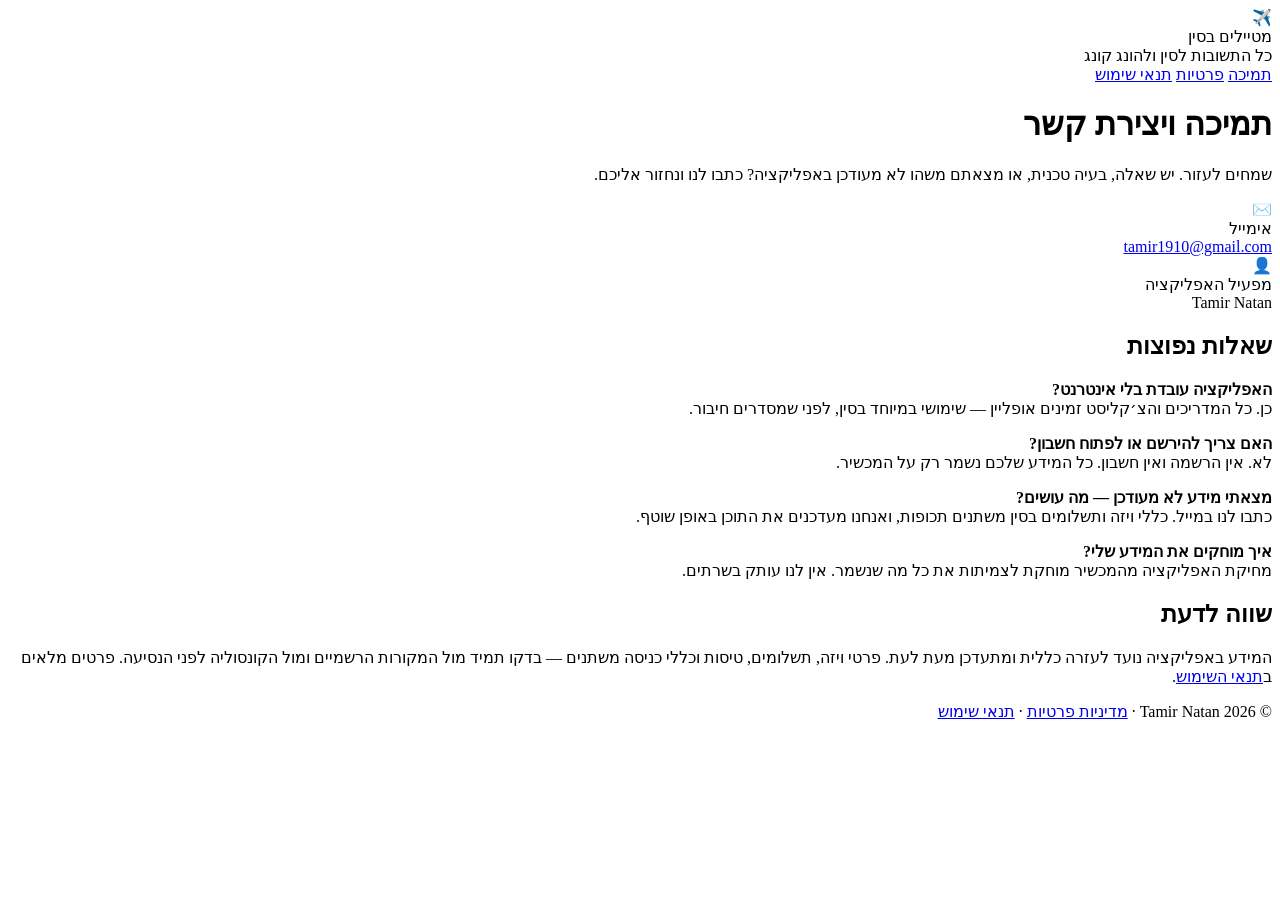
==== index.html @ 0aca176d "Create index.html" ====
<!DOCTYPE html>
<html lang="he" dir="rtl">
<head>
<meta charset="utf-8">
<meta name="viewport" content="width=device-width, initial-scale=1">
<title>מטיילים בסין — תמיכה</title>
<meta name="description" content="תמיכה ויצירת קשר לאפליקציית מטיילים בסין — המדריך לסין ולהונג קונג בעברית.">
<link rel="preconnect" href="https://fonts.googleapis.com">
<link rel="preconnect" href="https://fonts.gstatic.com" crossorigin>
<link href="https://fonts.googleapis.com/css2?family=Heebo:wght@400;500;600;700&display=swap&subset=hebrew,latin" rel="stylesheet">
<link rel="stylesheet" href="style.css">
</head>
<body>

<header class="site">
  <div class="wrap">
    <div class="mark">✈️</div>
    <div>
      <div class="brand-name">מטיילים בסין</div>
      <div class="brand-sub">כל התשובות לסין ולהונג קונג</div>
    </div>
    <nav class="site">
      <a href="index.html" aria-current="page">תמיכה</a>
      <a href="privacy.html">פרטיות</a>
      <a href="terms.html">תנאי שימוש</a>
    </nav>
  </div>
</header>

<main class="wrap">

  <h1>תמיכה ויצירת קשר</h1>
  <p class="lead">שמחים לעזור. יש שאלה, בעיה טכנית, או מצאתם משהו לא מעודכן באפליקציה? כתבו לנו ונחזור אליכם.</p>

  <div class="card">
    <div class="contact-row">
      <div class="ico">✉️</div>
      <div>
        <div class="label">אימייל</div>
        <div class="value"><a href="mailto:tamir1910@gmail.com">tamir1910@gmail.com</a></div>
      </div>
    </div>
    <div class="contact-row">
      <div class="ico">👤</div>
      <div>
        <div class="label">מפעיל האפליקציה</div>
        <div class="value">Tamir Natan</div>
      </div>
    </div>
  </div>

  <h2>שאלות נפוצות</h2>

  <div class="card">
    <p><strong>האפליקציה עובדת בלי אינטרנט?</strong><br>
    כן. כל המדריכים והצ׳קליסט זמינים אופליין — שימושי במיוחד בסין, לפני שמסדרים חיבור.</p>

    <p><strong>האם צריך להירשם או לפתוח חשבון?</strong><br>
    לא. אין הרשמה ואין חשבון. כל המידע שלכם נשמר רק על המכשיר.</p>

    <p><strong>מצאתי מידע לא מעודכן — מה עושים?</strong><br>
    כתבו לנו במייל. כללי ויזה ותשלומים בסין משתנים תכופות, ואנחנו מעדכנים את התוכן באופן שוטף.</p>

    <p><strong>איך מוחקים את המידע שלי?</strong><br>
    מחיקת האפליקציה מהמכשיר מוחקת לצמיתות את כל מה שנשמר. אין לנו עותק בשרתים.</p>
  </div>

  <h2>שווה לדעת</h2>
  <div class="card">
    <p>המידע באפליקציה נועד לעזרה כללית ומתעדכן מעת לעת. פרטי ויזה, תשלומים, טיסות וכללי כניסה משתנים —
    בדקו תמיד מול המקורות הרשמיים ומול הקונסוליה לפני הנסיעה. פרטים מלאים ב<a href="terms.html">תנאי השימוש</a>.</p>
  </div>

  <footer class="site">
    <p>© <span id="y">2026</span> Tamir Natan · <a href="privacy.html">מדיניות פרטיות</a> · <a href="terms.html">תנאי שימוש</a></p>
  </footer>

</main>

<script>document.getElementById('y').textContent = new Date().getFullYear();</script>
</body>
</html>
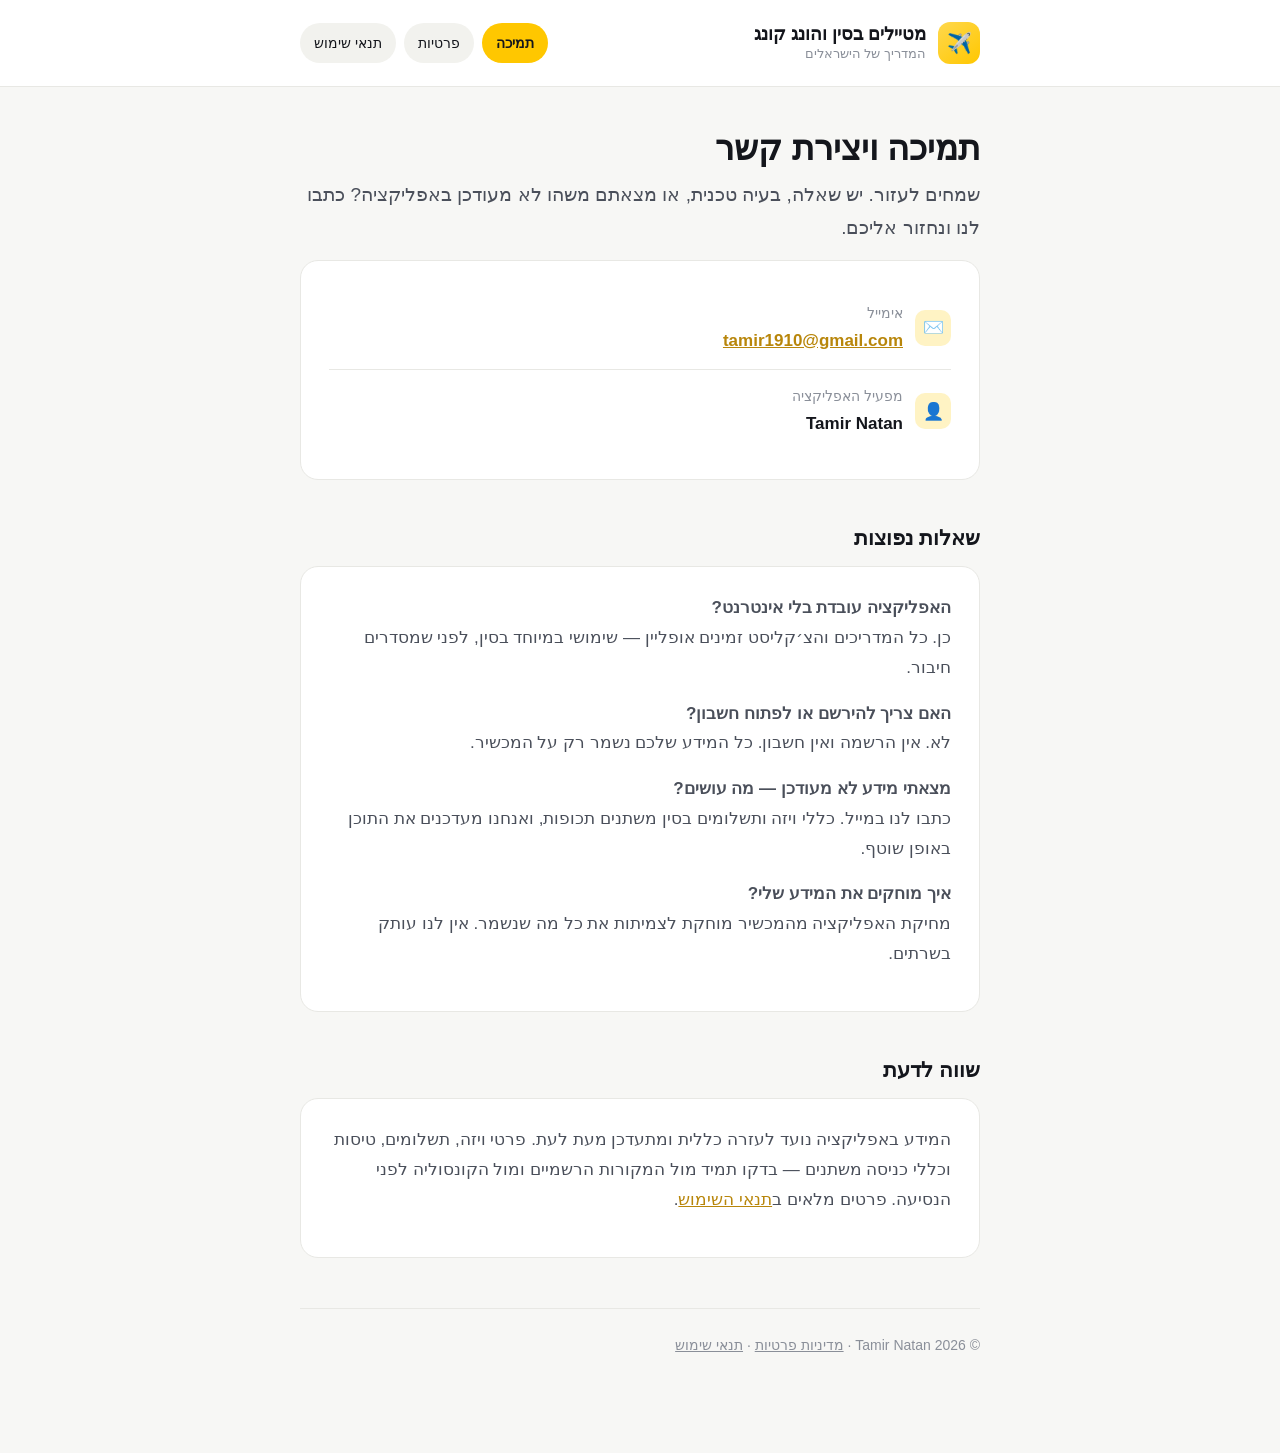
==== commit 86ac328b: "Update index.html" ====
--- a/index.html
+++ b/index.html
@@ -3,8 +3,8 @@
 <head>
 <meta charset="utf-8">
 <meta name="viewport" content="width=device-width, initial-scale=1">
-<title>מטיילים בסין — תמיכה</title>
-<meta name="description" content="תמיכה ויצירת קשר לאפליקציית מטיילים בסין — המדריך לסין ולהונג קונג בעברית.">
+<title>מטיילים בסין והונג קונג — תמיכה</title>
+<meta name="description" content="תמיכה ויצירת קשר לאפליקציית מטיילים בסין והונג קונג — המדריך לסין ולהונג קונג בעברית.">
 <link rel="preconnect" href="https://fonts.googleapis.com">
 <link rel="preconnect" href="https://fonts.gstatic.com" crossorigin>
 <link href="https://fonts.googleapis.com/css2?family=Heebo:wght@400;500;600;700&display=swap&subset=hebrew,latin" rel="stylesheet">
@@ -16,8 +16,8 @@
   <div class="wrap">
     <div class="mark">✈️</div>
     <div>
-      <div class="brand-name">מטיילים בסין</div>
-      <div class="brand-sub">כל התשובות לסין ולהונג קונג</div>
+      <div class="brand-name">מטיילים בסין והונג קונג</div>
+      <div class="brand-sub">המדריך של הישראלים</div>
     </div>
     <nav class="site">
       <a href="index.html" aria-current="page">תמיכה</a>
--- a/style.css
+++ b/style.css
@@ -0,0 +1,183 @@
+/* מטיילים בסין — עיצוב הדפים הציבוריים (תואם לשפת העיצוב של האפליקציה) */
+
+:root {
+  --bg: #f7f7f5;
+  --surface: #ffffff;
+  --accent: #ffc700;
+  --accent-dark: #b8860b;
+  --accent-soft: #fff3c4;
+  --text: #14161c;
+  --text-body: #4a4f5a;
+  --text-muted: #8a8f99;
+  --border: #e8e8e4;
+  --radius: 18px;
+}
+
+* { box-sizing: border-box; }
+
+html { -webkit-text-size-adjust: 100%; }
+
+body {
+  margin: 0;
+  padding: 0;
+  direction: rtl;
+  font-family: "Heebo", -apple-system, BlinkMacSystemFont, "Segoe UI", sans-serif;
+  background: var(--bg);
+  color: var(--text-body);
+  line-height: 1.75;
+  font-size: 17px;
+}
+
+.wrap {
+  max-width: 720px;
+  margin: 0 auto;
+  padding: 0 20px 80px;
+}
+
+/* ---------- Header ---------- */
+
+header.site {
+  background: var(--surface);
+  border-bottom: 1px solid var(--border);
+  margin-bottom: 40px;
+}
+
+header.site .wrap {
+  padding-top: 22px;
+  padding-bottom: 22px;
+  display: flex;
+  align-items: center;
+  gap: 12px;
+  flex-wrap: wrap;
+}
+
+.mark {
+  width: 42px;
+  height: 42px;
+  border-radius: 12px;
+  background: linear-gradient(140deg, #ffd84d, var(--accent));
+  display: grid;
+  place-items: center;
+  font-size: 20px;
+  flex: none;
+}
+
+.brand-name {
+  font-weight: 700;
+  font-size: 18px;
+  color: var(--text);
+  line-height: 1.3;
+}
+
+.brand-sub {
+  font-size: 13px;
+  color: var(--text-muted);
+  line-height: 1.3;
+}
+
+nav.site {
+  margin-inline-start: auto;
+  display: flex;
+  gap: 8px;
+  flex-wrap: wrap;
+}
+
+nav.site a {
+  font-size: 14px;
+  color: var(--text);
+  text-decoration: none;
+  padding: 8px 14px;
+  border-radius: 999px;
+  background: #f2f2ee;
+  white-space: nowrap;
+}
+
+nav.site a:hover { background: var(--accent-soft); }
+nav.site a[aria-current="page"] {
+  background: var(--accent);
+  font-weight: 600;
+}
+
+/* ---------- Typography ---------- */
+
+h1 {
+  font-size: 34px;
+  line-height: 1.25;
+  color: var(--text);
+  margin: 0 0 8px;
+  font-weight: 700;
+}
+
+h2 {
+  font-size: 21px;
+  color: var(--text);
+  margin: 40px 0 10px;
+  font-weight: 600;
+}
+
+p { margin: 0 0 16px; }
+
+ul { margin: 0 0 16px; padding-inline-start: 22px; }
+li { margin-bottom: 8px; }
+
+a { color: var(--accent-dark); }
+
+.effective {
+  display: inline-block;
+  font-size: 14px;
+  color: var(--accent-dark);
+  background: var(--accent-soft);
+  padding: 5px 14px;
+  border-radius: 999px;
+  margin-bottom: 26px;
+}
+
+/* ---------- Cards ---------- */
+
+.card {
+  background: var(--surface);
+  border: 1px solid var(--border);
+  border-radius: var(--radius);
+  padding: 26px 28px;
+  margin-bottom: 20px;
+}
+
+.lead {
+  font-size: 19px;
+  color: var(--text-body);
+}
+
+.contact-row {
+  display: flex;
+  align-items: center;
+  gap: 12px;
+  padding: 14px 0;
+  border-bottom: 1px solid var(--border);
+}
+.contact-row:last-child { border-bottom: 0; }
+.contact-row .ico {
+  width: 36px; height: 36px; border-radius: 10px;
+  background: var(--accent-soft);
+  display: grid; place-items: center; flex: none;
+}
+.contact-row .label { font-size: 14px; color: var(--text-muted); }
+.contact-row .value { font-weight: 600; color: var(--text); }
+
+/* ---------- Footer ---------- */
+
+footer.site {
+  border-top: 1px solid var(--border);
+  margin-top: 50px;
+  padding-top: 24px;
+  font-size: 14px;
+  color: var(--text-muted);
+}
+
+footer.site a { color: var(--text-muted); }
+
+@media (max-width: 560px) {
+  body { font-size: 16px; }
+  h1 { font-size: 27px; }
+  .card { padding: 20px; }
+  nav.site { margin-inline-start: 0; width: 100%; }
+}
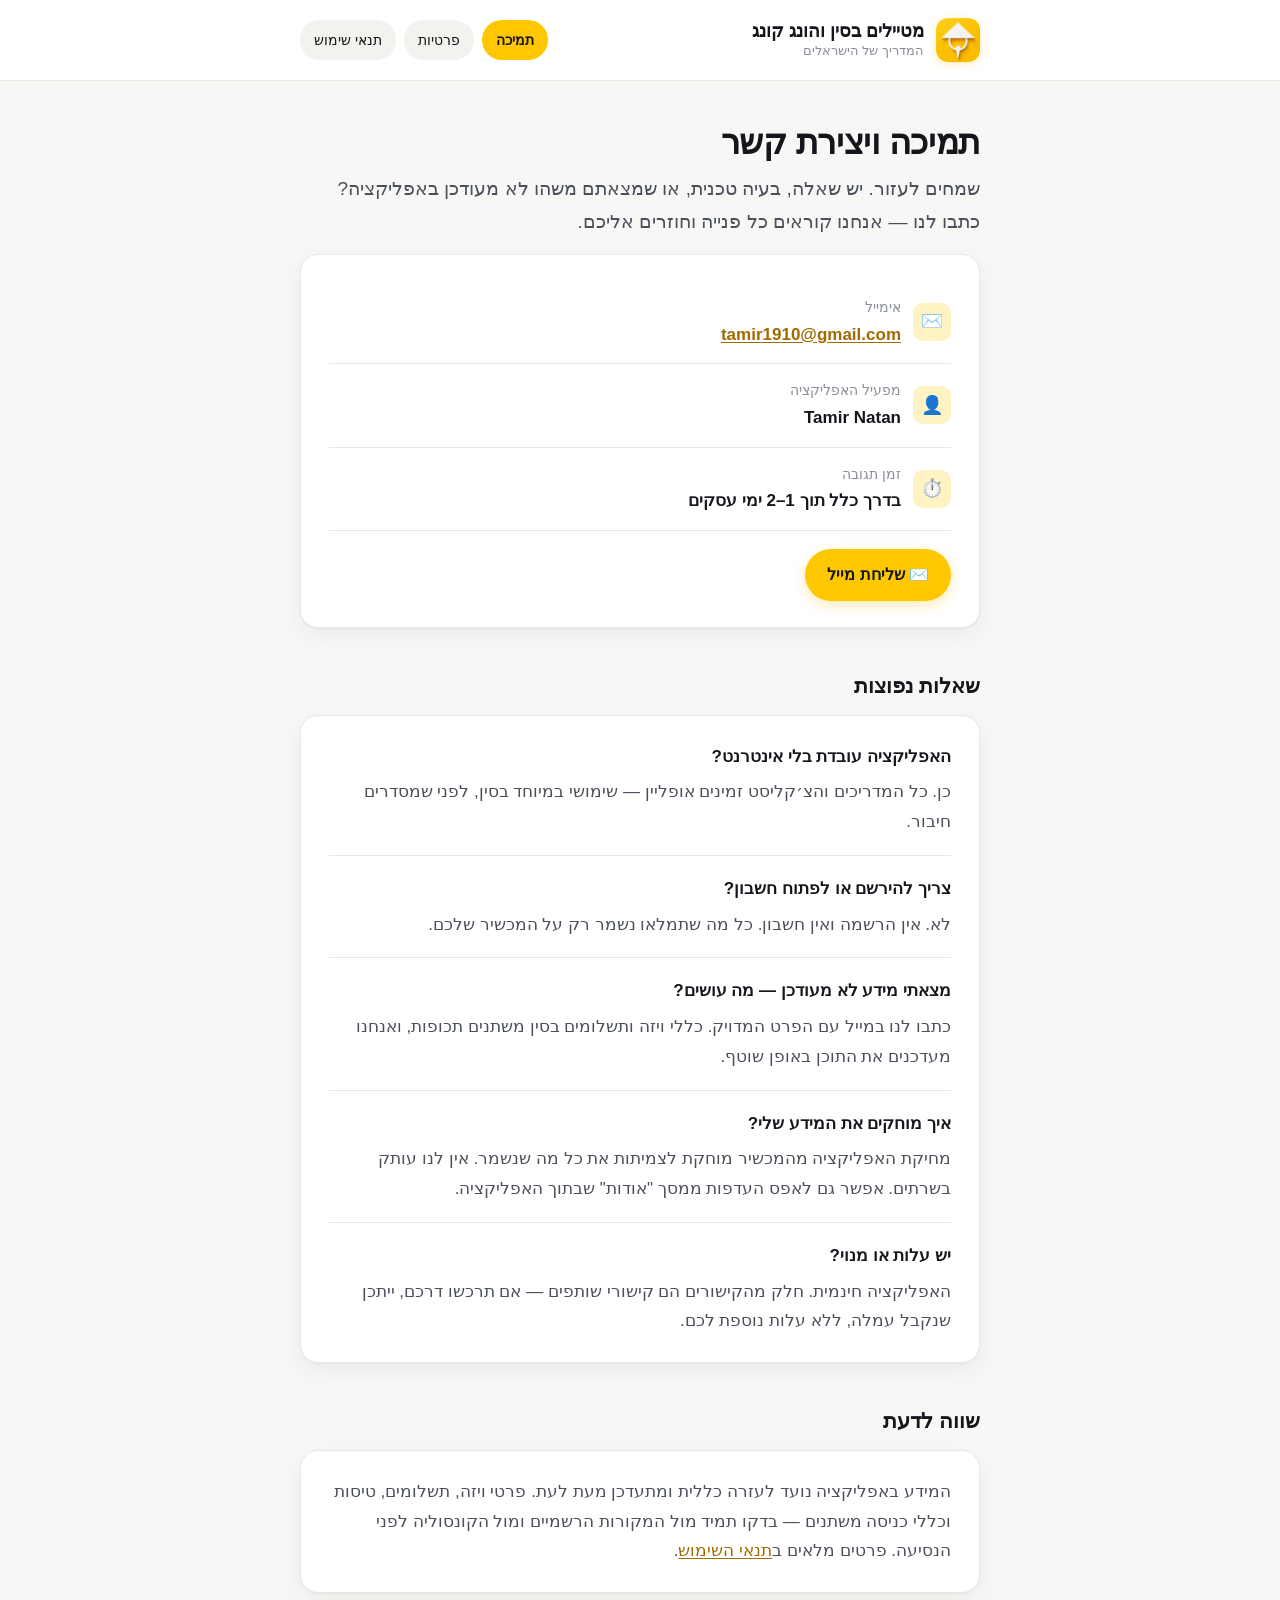
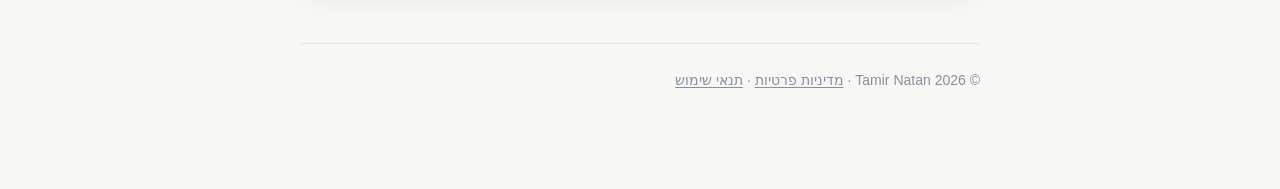
==== commit 925289e9: "Add files via upload" ====
--- a/index.html
+++ b/index.html
@@ -4,7 +4,19 @@
 <meta charset="utf-8">
 <meta name="viewport" content="width=device-width, initial-scale=1">
 <title>מטיילים בסין והונג קונג — תמיכה</title>
-<meta name="description" content="תמיכה ויצירת קשר לאפליקציית מטיילים בסין והונג קונג — המדריך לסין ולהונג קונג בעברית.">
+<meta name="description" content="תמיכה ויצירת קשר לאפליקציית מטיילים בסין והונג קונג — המדריך של הישראלים לסין ולהונג קונג, בעברית וגם בלי אינטרנט.">
+<meta name="theme-color" content="#ffc700">
+
+<link rel="icon" type="image/png" href="favicon-64.png">
+<link rel="apple-touch-icon" href="apple-touch-icon.png">
+
+<meta property="og:type" content="website">
+<meta property="og:site_name" content="מטיילים בסין והונג קונג">
+<meta property="og:title" content="מטיילים בסין והונג קונג — תמיכה">
+<meta property="og:description" content="שאלות, בעיות טכניות או מידע לא מעודכן? כאן מוצאים את דרכי יצירת הקשר.">
+<meta property="og:image" content="og-cover.png">
+<meta name="twitter:card" content="summary_large_image">
+
 <link rel="preconnect" href="https://fonts.googleapis.com">
 <link rel="preconnect" href="https://fonts.gstatic.com" crossorigin>
 <link href="https://fonts.googleapis.com/css2?family=Heebo:wght@400;500;600;700&display=swap&subset=hebrew,latin" rel="stylesheet">
@@ -14,7 +26,7 @@
 
 <header class="site">
   <div class="wrap">
-    <div class="mark">✈️</div>
+    <img class="mark" src="icon-192.png" width="44" height="44" alt="הסמל של מטיילים בסין והונג קונג">
     <div>
       <div class="brand-name">מטיילים בסין והונג קונג</div>
       <div class="brand-sub">המדריך של הישראלים</div>
@@ -30,7 +42,7 @@
 <main class="wrap">
 
   <h1>תמיכה ויצירת קשר</h1>
-  <p class="lead">שמחים לעזור. יש שאלה, בעיה טכנית, או מצאתם משהו לא מעודכן באפליקציה? כתבו לנו ונחזור אליכם.</p>
+  <p class="lead">שמחים לעזור. יש שאלה, בעיה טכנית, או שמצאתם משהו לא מעודכן באפליקציה? כתבו לנו — אנחנו קוראים כל פנייה וחוזרים אליכם.</p>
 
   <div class="card">
     <div class="contact-row">
@@ -47,22 +59,41 @@
         <div class="value">Tamir Natan</div>
       </div>
     </div>
+    <div class="contact-row">
+      <div class="ico">⏱️</div>
+      <div>
+        <div class="label">זמן תגובה</div>
+        <div class="value">בדרך כלל תוך 1–2 ימי עסקים</div>
+      </div>
+    </div>
+    <p style="margin:18px 0 0">
+      <a class="btn" href="mailto:tamir1910@gmail.com?subject=תמיכה%20—%20מטיילים%20בסין%20והונג%20קונג">✉️ שליחת מייל</a>
+    </p>
   </div>
 
   <h2>שאלות נפוצות</h2>
 
   <div class="card">
-    <p><strong>האפליקציה עובדת בלי אינטרנט?</strong><br>
-    כן. כל המדריכים והצ׳קליסט זמינים אופליין — שימושי במיוחד בסין, לפני שמסדרים חיבור.</p>
-
-    <p><strong>האם צריך להירשם או לפתוח חשבון?</strong><br>
-    לא. אין הרשמה ואין חשבון. כל המידע שלכם נשמר רק על המכשיר.</p>
-
-    <p><strong>מצאתי מידע לא מעודכן — מה עושים?</strong><br>
-    כתבו לנו במייל. כללי ויזה ותשלומים בסין משתנים תכופות, ואנחנו מעדכנים את התוכן באופן שוטף.</p>
-
-    <p><strong>איך מוחקים את המידע שלי?</strong><br>
-    מחיקת האפליקציה מהמכשיר מוחקת לצמיתות את כל מה שנשמר. אין לנו עותק בשרתים.</p>
+    <div class="faq">
+      <h3>האפליקציה עובדת בלי אינטרנט?</h3>
+      <p>כן. כל המדריכים והצ׳קליסט זמינים אופליין — שימושי במיוחד בסין, לפני שמסדרים חיבור.</p>
+    </div>
+    <div class="faq">
+      <h3>צריך להירשם או לפתוח חשבון?</h3>
+      <p>לא. אין הרשמה ואין חשבון. כל מה שתמלאו נשמר רק על המכשיר שלכם.</p>
+    </div>
+    <div class="faq">
+      <h3>מצאתי מידע לא מעודכן — מה עושים?</h3>
+      <p>כתבו לנו במייל עם הפרט המדויק. כללי ויזה ותשלומים בסין משתנים תכופות, ואנחנו מעדכנים את התוכן באופן שוטף.</p>
+    </div>
+    <div class="faq">
+      <h3>איך מוחקים את המידע שלי?</h3>
+      <p>מחיקת האפליקציה מהמכשיר מוחקת לצמיתות את כל מה שנשמר. אין לנו עותק בשרתים. אפשר גם לאפס העדפות ממסך "אודות" שבתוך האפליקציה.</p>
+    </div>
+    <div class="faq">
+      <h3>יש עלות או מנוי?</h3>
+      <p>האפליקציה חינמית. חלק מהקישורים הם קישורי שותפים — אם תרכשו דרכם, ייתכן שנקבל עמלה, ללא עלות נוספת לכם.</p>
+    </div>
   </div>
 
   <h2>שווה לדעת</h2>
--- a/style.css
+++ b/style.css
@@ -1,21 +1,43 @@
-/* מטיילים בסין — עיצוב הדפים הציבוריים (תואם לשפת העיצוב של האפליקציה) */
+/* מטיילים בסין והונג קונג — עיצוב הדפים הציבוריים (תואם לשפת העיצוב של האפליקציה) */
 
 :root {
   --bg: #f7f7f5;
   --surface: #ffffff;
+  --surface-2: #f2f2ee;
   --accent: #ffc700;
-  --accent-dark: #b8860b;
+  --accent-strong: #f5b900;
+  --accent-dark: #a06b00;
   --accent-soft: #fff3c4;
+  --accent-soft-text: #8a6d00;
   --text: #14161c;
   --text-body: #4a4f5a;
   --text-muted: #8a8f99;
   --border: #e8e8e4;
+  --shadow: 0 1px 2px rgba(20, 22, 28, .04), 0 8px 24px rgba(20, 22, 28, .05);
   --radius: 18px;
 }
 
+@media (prefers-color-scheme: dark) {
+  :root {
+    --bg: #0e0c0a;
+    --surface: #1a1712;
+    --surface-2: #24201a;
+    --accent: #ffd24d;
+    --accent-strong: #f0bc2e;
+    --accent-dark: #ffe08a;
+    --accent-soft: #3a3115;
+    --accent-soft-text: #ffe08a;
+    --text: #f5f5f2;
+    --text-body: #c9cdd6;
+    --text-muted: #8b8f98;
+    --border: #2c281f;
+    --shadow: 0 1px 2px rgba(0, 0, 0, .3), 0 10px 30px rgba(0, 0, 0, .35);
+  }
+}
+
 * { box-sizing: border-box; }
 
-html { -webkit-text-size-adjust: 100%; }
+html { -webkit-text-size-adjust: 100%; scroll-behavior: smooth; }
 
 body {
   margin: 0;
@@ -26,6 +48,7 @@
   color: var(--text-body);
   line-height: 1.75;
   font-size: 17px;
+  -webkit-font-smoothing: antialiased;
 }
 
 .wrap {
@@ -40,11 +63,16 @@
   background: var(--surface);
   border-bottom: 1px solid var(--border);
   margin-bottom: 40px;
+  position: sticky;
+  top: 0;
+  z-index: 10;
+  backdrop-filter: saturate(180%) blur(12px);
+  -webkit-backdrop-filter: saturate(180%) blur(12px);
 }
 
 header.site .wrap {
-  padding-top: 22px;
-  padding-bottom: 22px;
+  padding-top: 18px;
+  padding-bottom: 18px;
   display: flex;
   align-items: center;
   gap: 12px;
@@ -52,14 +80,12 @@
 }
 
 .mark {
-  width: 42px;
-  height: 42px;
+  width: 44px;
+  height: 44px;
   border-radius: 12px;
-  background: linear-gradient(140deg, #ffd84d, var(--accent));
-  display: grid;
-  place-items: center;
-  font-size: 20px;
   flex: none;
+  display: block;
+  box-shadow: 0 2px 8px rgba(245, 185, 0, .28);
 }
 
 .brand-name {
@@ -88,13 +114,15 @@
   text-decoration: none;
   padding: 8px 14px;
   border-radius: 999px;
-  background: #f2f2ee;
+  background: var(--surface-2);
   white-space: nowrap;
+  transition: background .15s ease;
 }
 
 nav.site a:hover { background: var(--accent-soft); }
 nav.site a[aria-current="page"] {
   background: var(--accent);
+  color: #14161c;
   font-weight: 600;
 }
 
@@ -106,6 +134,7 @@
   color: var(--text);
   margin: 0 0 8px;
   font-weight: 700;
+  letter-spacing: -.01em;
 }
 
 h2 {
@@ -120,12 +149,17 @@
 ul { margin: 0 0 16px; padding-inline-start: 22px; }
 li { margin-bottom: 8px; }
 
-a { color: var(--accent-dark); }
+strong { color: var(--text); }
+
+a {
+  color: var(--accent-dark);
+  text-underline-offset: 2px;
+}
 
 .effective {
   display: inline-block;
   font-size: 14px;
-  color: var(--accent-dark);
+  color: var(--accent-soft-text);
   background: var(--accent-soft);
   padding: 5px 14px;
   border-radius: 999px;
@@ -140,12 +174,27 @@
   border-radius: var(--radius);
   padding: 26px 28px;
   margin-bottom: 20px;
-}
+  box-shadow: var(--shadow);
+}
+
+.card > p:last-child { margin-bottom: 0; }
 
 .lead {
   font-size: 19px;
   color: var(--text-body);
 }
+
+/* FAQ items inside a card */
+.faq { padding: 18px 0; border-bottom: 1px solid var(--border); }
+.faq:first-child { padding-top: 0; }
+.faq:last-child { padding-bottom: 0; border-bottom: 0; }
+.faq h3 {
+  margin: 0 0 6px;
+  font-size: 17px;
+  font-weight: 600;
+  color: var(--text);
+}
+.faq p { margin: 0; }
 
 .contact-row {
   display: flex;
@@ -156,12 +205,31 @@
 }
 .contact-row:last-child { border-bottom: 0; }
 .contact-row .ico {
-  width: 36px; height: 36px; border-radius: 10px;
+  width: 38px; height: 38px; border-radius: 10px;
   background: var(--accent-soft);
   display: grid; place-items: center; flex: none;
+  font-size: 18px;
 }
 .contact-row .label { font-size: 14px; color: var(--text-muted); }
 .contact-row .value { font-weight: 600; color: var(--text); }
+.contact-row .value a { color: var(--accent-dark); }
+
+/* email call-to-action button */
+.btn {
+  display: inline-flex;
+  align-items: center;
+  gap: 8px;
+  background: var(--accent);
+  color: #14161c;
+  font-weight: 600;
+  font-size: 16px;
+  text-decoration: none;
+  padding: 12px 22px;
+  border-radius: 999px;
+  box-shadow: 0 4px 14px rgba(245, 185, 0, .3);
+  transition: transform .12s ease, box-shadow .12s ease;
+}
+.btn:hover { transform: translateY(-1px); box-shadow: 0 6px 18px rgba(245, 185, 0, .38); }
 
 /* ---------- Footer ---------- */
 
@@ -179,5 +247,6 @@
   body { font-size: 16px; }
   h1 { font-size: 27px; }
   .card { padding: 20px; }
+  header.site .wrap { gap: 10px; }
   nav.site { margin-inline-start: 0; width: 100%; }
 }
